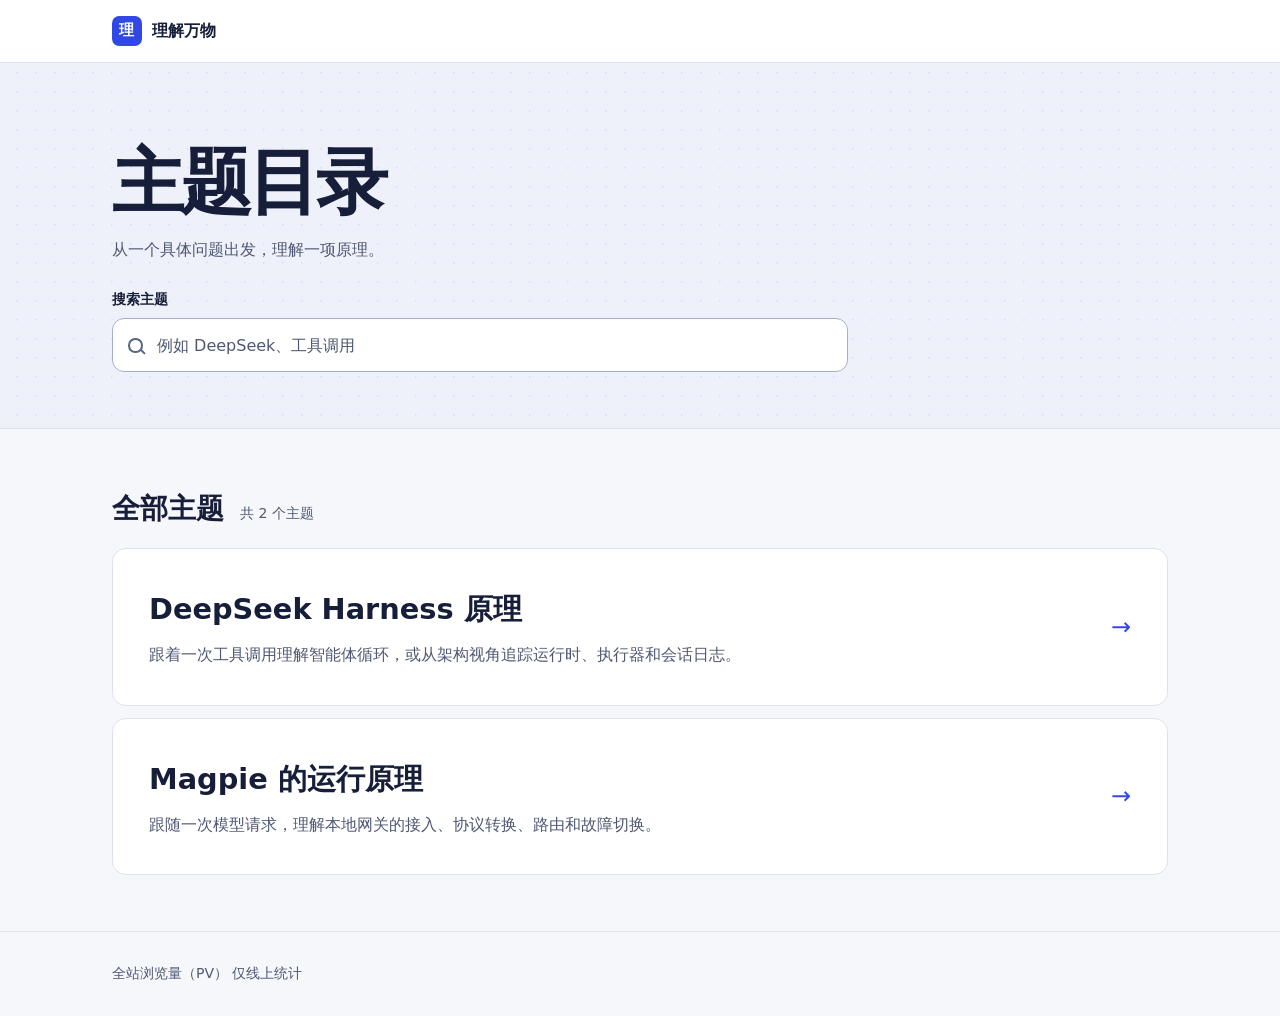
==== index.html @ cfef7d08 "Add page view counters and explain Magpie gateway authentication" ====
<!doctype html>
<html lang="zh-CN">
<head>
  <meta charset="utf-8">
  <meta name="viewport" content="width=device-width, initial-scale=1">
  <meta name="description" content="浏览和搜索理解万物的所有原理主题。">
  <title>理解万物 · 主题目录</title>
  <script defer src="assets/catalog.js"></script>
  <script defer src="assets/pageviews.js"></script>
  <style>
    :root {
      color-scheme: light;
      --canvas: #f6f7fb;
      --paper: #fff;
      --ink: #171e39;
      --muted: #4f5872;
      --line: #dce1ef;
      --accent: #3049e4;
    }

    *, *::before, *::after { box-sizing: border-box; }

    body {
      margin: 0;
      background: var(--canvas);
      color: var(--ink);
      font: 1rem/1.7 system-ui, "PingFang SC", "Noto Sans CJK SC", sans-serif;
    }

    :focus-visible { outline: 3px solid var(--accent); outline-offset: 4px; }

    .frame {
      width: min(66rem, calc(100% - 2rem));
      margin-inline: auto;
    }

    .site-header {
      padding-block: 1rem;
      border-bottom: 1px solid var(--line);
      background: var(--paper);
    }

    .brand {
      display: inline-flex;
      align-items: center;
      gap: .65rem;
      font-weight: 750;
    }

    .brand-mark {
      display: grid;
      place-items: center;
      width: 1.85rem;
      height: 1.85rem;
      border-radius: .45rem;
      background: var(--accent);
      color: white;
      font-size: .95rem;
    }

    .intro {
      padding: clamp(2.5rem, 7vw, 5rem) 0 clamp(2rem, 5vw, 3.5rem);
      border-bottom: 1px solid var(--line);
      background: radial-gradient(#7383ca24 1px, transparent 1px) top right / 19px 19px, #eef1fa;
    }

    h1 {
      margin: 0;
      font-size: clamp(2.55rem, 7vw, 4.5rem);
      line-height: 1.1;
      letter-spacing: -.055em;
    }

    .intro p { margin: .85rem 0 0; color: var(--muted); }
    .search-form { max-width: 46rem; margin-top: 1.6rem; }
    .search-form label { display: block; margin-bottom: .4rem; font-size: .875rem; font-weight: 700; }

    .search-field {
      display: flex;
      align-items: center;
      gap: .75rem;
      padding-inline: .95rem .5rem;
      border: 1px solid #a6b0ce;
      border-radius: .75rem;
      background: var(--paper);
    }

    .search-field:focus-within {
      border-color: var(--accent);
      outline: 2px solid var(--accent);
      outline-offset: 2px;
    }

    .search-icon {
      position: relative;
      flex: 0 0 .9rem;
      height: .9rem;
      border: 2px solid #596681;
      border-radius: 50%;
    }

    .search-icon::after {
      position: absolute;
      right: -.32rem;
      bottom: -.17rem;
      width: .38rem;
      height: 2px;
      transform: rotate(45deg);
      border-radius: 2px;
      background: #596681;
      content: "";
    }

    .search-field input {
      flex: 1;
      min-width: 0;
      min-height: 3.25rem;
      padding: .6rem .15rem;
      border: 0;
      background: transparent;
      color: var(--ink);
      font: inherit;
    }

    .search-field input::placeholder { color: var(--muted); }
    .search-field input::-webkit-search-cancel-button { display: none; }
    .search-field input:focus-visible { outline: none; }

    .clear-search {
      min-height: 2.5rem;
      padding: .35rem .65rem;
      border: 0;
      border-radius: .4rem;
      background: #edf0ff;
      color: #263ac0;
      font: 650 .875rem/1.5 system-ui, sans-serif;
      white-space: nowrap;
      cursor: pointer;
    }

    .clear-search:hover { background: #e2e7ff; }
    .catalog { padding-block: clamp(2rem, 5vw, 3.5rem); }

    .catalog-heading {
      display: flex;
      align-items: baseline;
      flex-wrap: wrap;
      gap: .15rem 1rem;
      margin-bottom: .95rem;
    }

    .catalog-heading h2 { margin: 0; font-size: clamp(1.35rem, 3vw, 1.75rem); }
    .catalog-heading p { margin: 0; color: var(--muted); font-size: .875rem; }
    .topic-list { margin: 0; padding: 0; list-style: none; }
    .topic-list > li + li { margin-top: .75rem; }

    .topic {
      position: relative;
      display: block;
      padding: clamp(1.25rem, 4vw, 2.25rem);
      padding-right: clamp(3.5rem, 9vw, 6rem);
      border: 1px solid var(--line);
      border-radius: .85rem;
      background: var(--paper);
      color: inherit;
      text-decoration: none;
    }

    .topic:hover { border-color: var(--accent); }
    .topic h3 { margin: 0; font-size: clamp(1.25rem, 4vw, 1.8rem); }
    .topic p { margin: .45rem 0 0; color: var(--muted); }

    .topic-arrow {
      position: absolute;
      top: 50%;
      right: clamp(1.25rem, 4vw, 2.25rem);
      transform: translateY(-50%);
      color: var(--accent);
      font-size: 1.5rem;
    }

    .empty-state {
      margin: 0;
      padding: 1.25rem;
      border: 1px dashed #a6b0ce;
      border-radius: .85rem;
      color: var(--muted);
    }

    .catalog-footer {
      padding-block: 1rem;
      border-top: 1px solid var(--line);
      color: var(--muted);
      font-size: .875rem;
    }
  </style>
</head>
<body>
  <header class="site-header">
    <div class="frame">
      <span class="brand"><span class="brand-mark" aria-hidden="true">理</span> 理解万物</span>
    </div>
  </header>
  <main>
    <section class="intro" aria-labelledby="page-title">
      <div class="frame">
        <h1 id="page-title">主题目录</h1>
        <p>从一个具体问题出发，理解一项原理。</p>
        <form class="search-form" id="topic-search" role="search" hidden>
          <label for="query">搜索主题</label>
          <div class="search-field">
            <span class="search-icon" aria-hidden="true"></span>
            <input id="query" name="q" type="search" placeholder="例如 DeepSeek、工具调用" aria-controls="topic-list">
            <button class="clear-search" id="clear-search" type="reset" hidden>清除</button>
          </div>
        </form>
      </div>
    </section>
    <section class="frame catalog" aria-labelledby="topics-title">
      <div class="catalog-heading">
        <h2 id="topics-title">全部主题</h2>
        <p id="result-count" role="status"></p>
      </div>
      <p class="empty-state" id="no-results" hidden>没有找到匹配的主题。试试更短的关键词，或清除搜索查看全部主题。</p>
      <ul class="topic-list" id="topic-list" role="list">
        <li data-keywords="dsh DeepSeekHarness 深度求索 Agent 智能体工程 天气查询 初学者 架构师">
          <a class="topic" href="topics/deepseek-harness/">
            <h3>DeepSeek Harness 原理</h3>
            <p>跟着一次工具调用理解智能体循环，或从架构视角追踪运行时、执行器和会话日志。</p>
            <span class="topic-arrow" aria-hidden="true">→</span>
          </a>
        </li>
        <li data-keywords="yetone/magpie 模型网关 Agent API Claude Code 协议翻译 路由 故障切换 初学者 架构师 自定义供应商 LLM Gateway">
          <a class="topic" href="topics/magpie/">
            <h3>Magpie 的运行原理</h3>
            <p>跟随一次模型请求，理解本地网关的接入、协议转换、路由和故障切换。</p>
            <span class="topic-arrow" aria-hidden="true">→</span>
          </a>
        </li>
      </ul>
    </section>
  </main>
  <footer class="catalog-footer">
    <div class="frame">
      <p data-pageviews="site">全站浏览量（PV） <span data-pv-value aria-live="polite">—</span></p>
    </div>
  </footer>
</body>
</html>
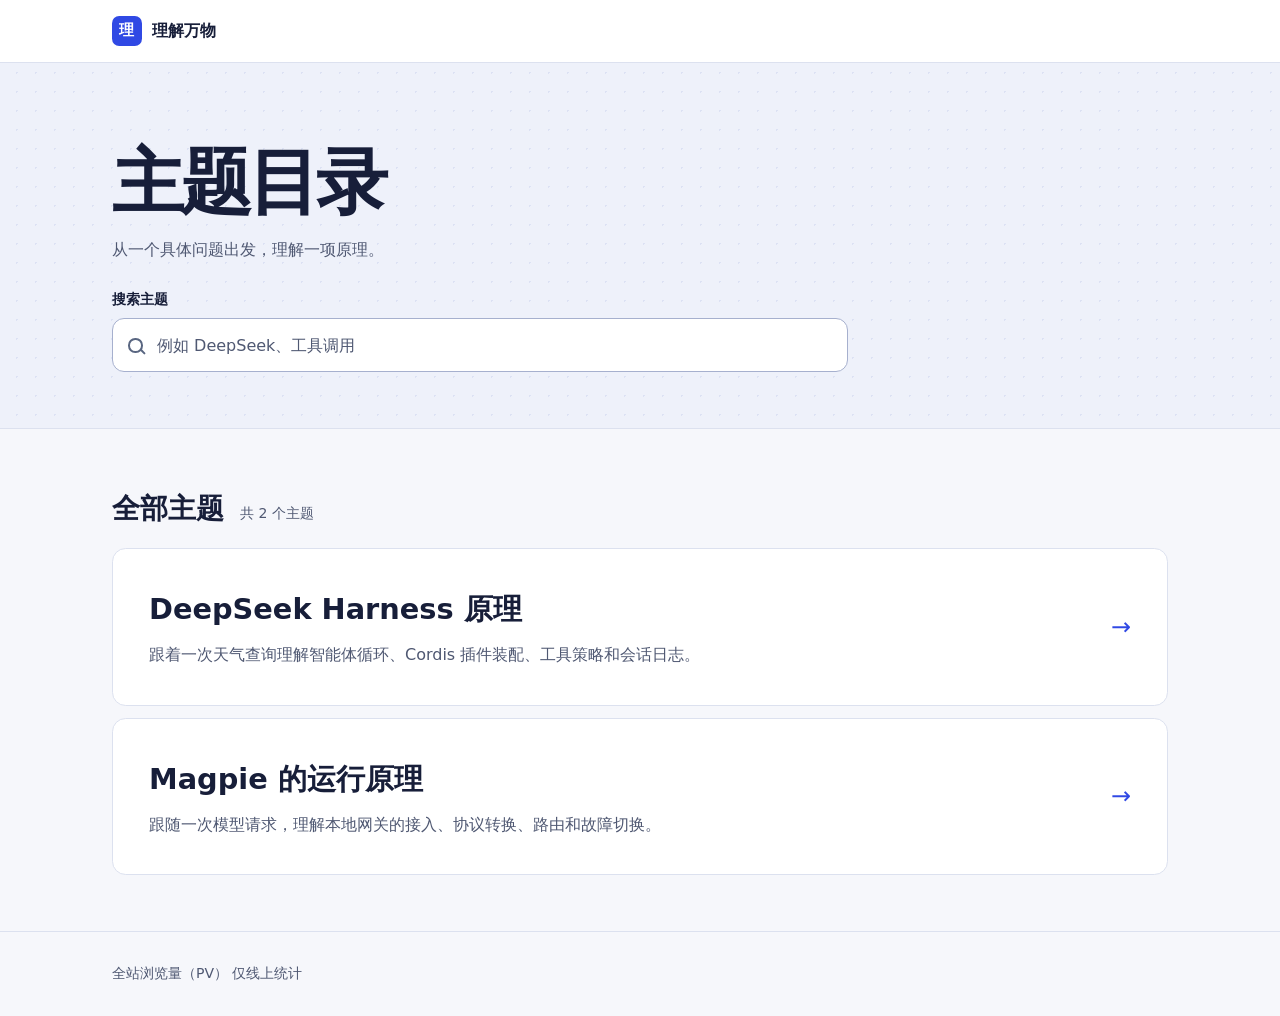
==== commit a9081dd8: "Explain DeepSeek Harness plugin architecture" ====
--- a/index.html
+++ b/index.html
@@ -223,10 +223,10 @@
       </div>
       <p class="empty-state" id="no-results" hidden>没有找到匹配的主题。试试更短的关键词，或清除搜索查看全部主题。</p>
       <ul class="topic-list" id="topic-list" role="list">
-        <li data-keywords="dsh DeepSeekHarness 深度求索 Agent 智能体工程 天气查询 初学者 架构师">
+        <li data-keywords="dsh DeepSeekHarness 深度求索 Agent 智能体工程 天气查询 初学者 架构师 架构图 Cordis 插件 Profile">
           <a class="topic" href="topics/deepseek-harness/">
             <h3>DeepSeek Harness 原理</h3>
-            <p>跟着一次工具调用理解智能体循环，或从架构视角追踪运行时、执行器和会话日志。</p>
+            <p>跟着一次天气查询理解智能体循环、Cordis 插件装配、工具策略和会话日志。</p>
             <span class="topic-arrow" aria-hidden="true">→</span>
           </a>
         </li>
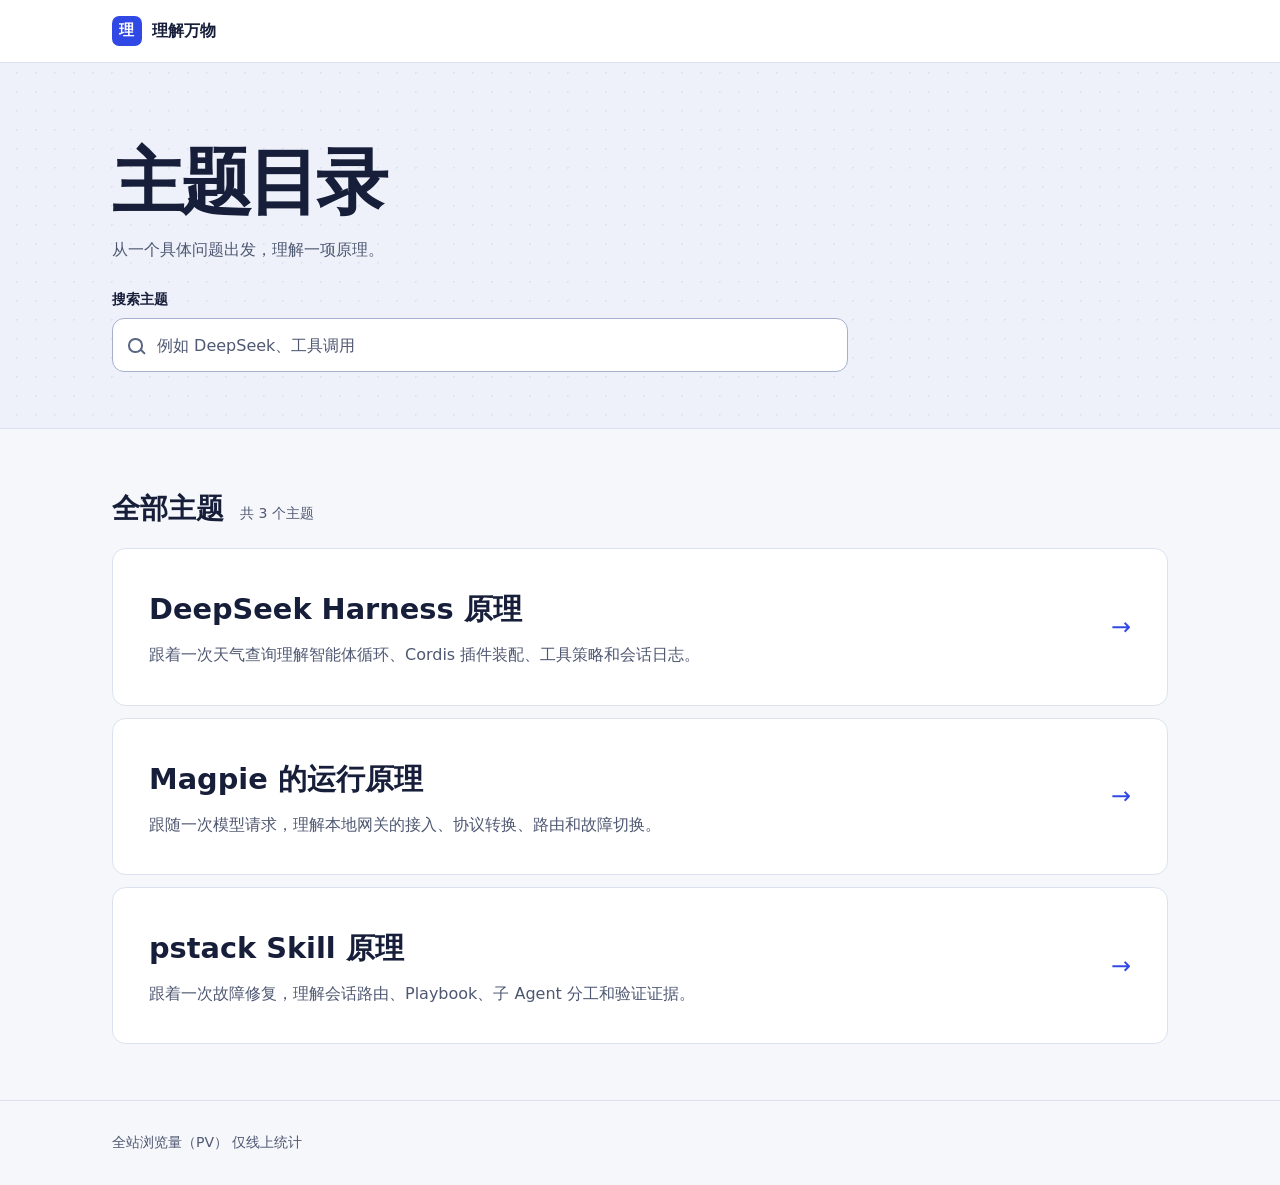
==== commit 169199f3: "Add pstack skill architecture topic" ====
--- a/index.html
+++ b/index.html
@@ -237,6 +237,13 @@
             <span class="topic-arrow" aria-hidden="true">→</span>
           </a>
         </li>
+        <li data-keywords="pstack-claude poteto-mode Skill Playbook Claude Code Codex 工作流 子Agent TDD 初学者 架构师">
+          <a class="topic" href="topics/pstack/">
+            <h3>pstack Skill 原理</h3>
+            <p>跟着一次故障修复，理解会话路由、Playbook、子 Agent 分工和验证证据。</p>
+            <span class="topic-arrow" aria-hidden="true">→</span>
+          </a>
+        </li>
       </ul>
     </section>
   </main>
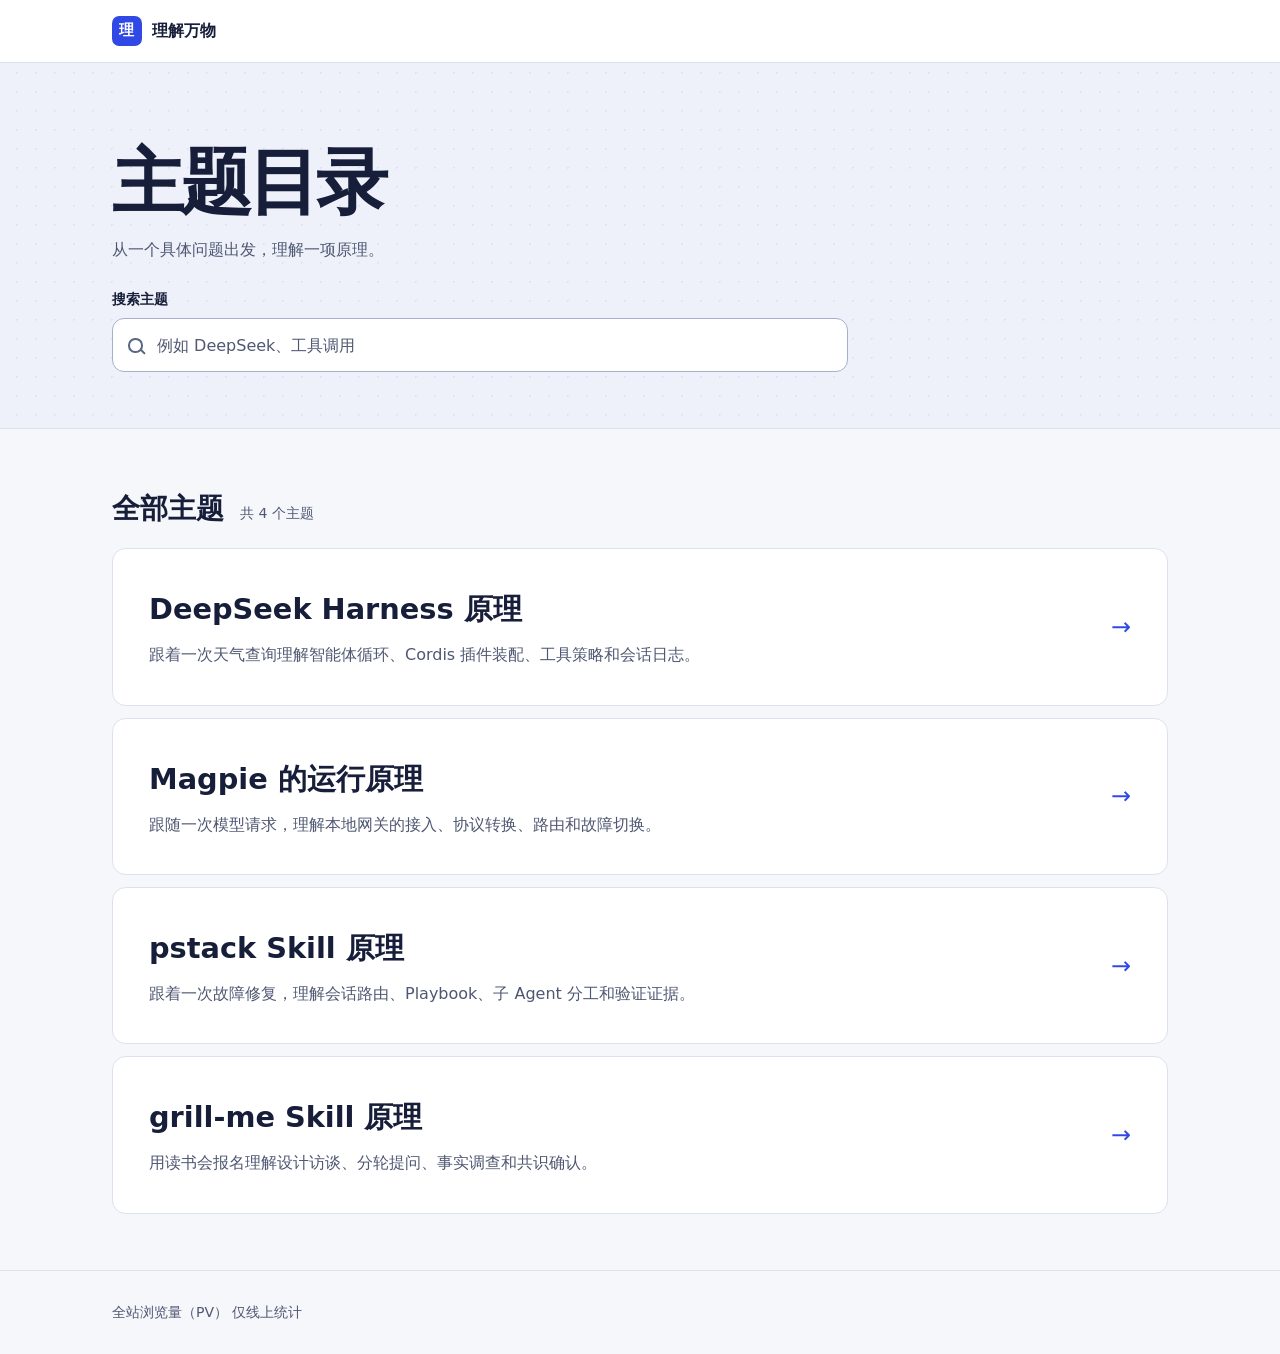
==== commit 9b831149: "Add grill-me skill architecture topic" ====
--- a/index.html
+++ b/index.html
@@ -244,6 +244,13 @@
             <span class="topic-arrow" aria-hidden="true">→</span>
           </a>
         </li>
+        <li data-keywords="grill-me grill me grilling Matt Pocock Skill 设计树 前沿 需求澄清 初学者 架构师">
+          <a class="topic" href="topics/grill-me/">
+            <h3>grill-me Skill 原理</h3>
+            <p>用读书会报名理解设计访谈、分轮提问、事实调查和共识确认。</p>
+            <span class="topic-arrow" aria-hidden="true">→</span>
+          </a>
+        </li>
       </ul>
     </section>
   </main>
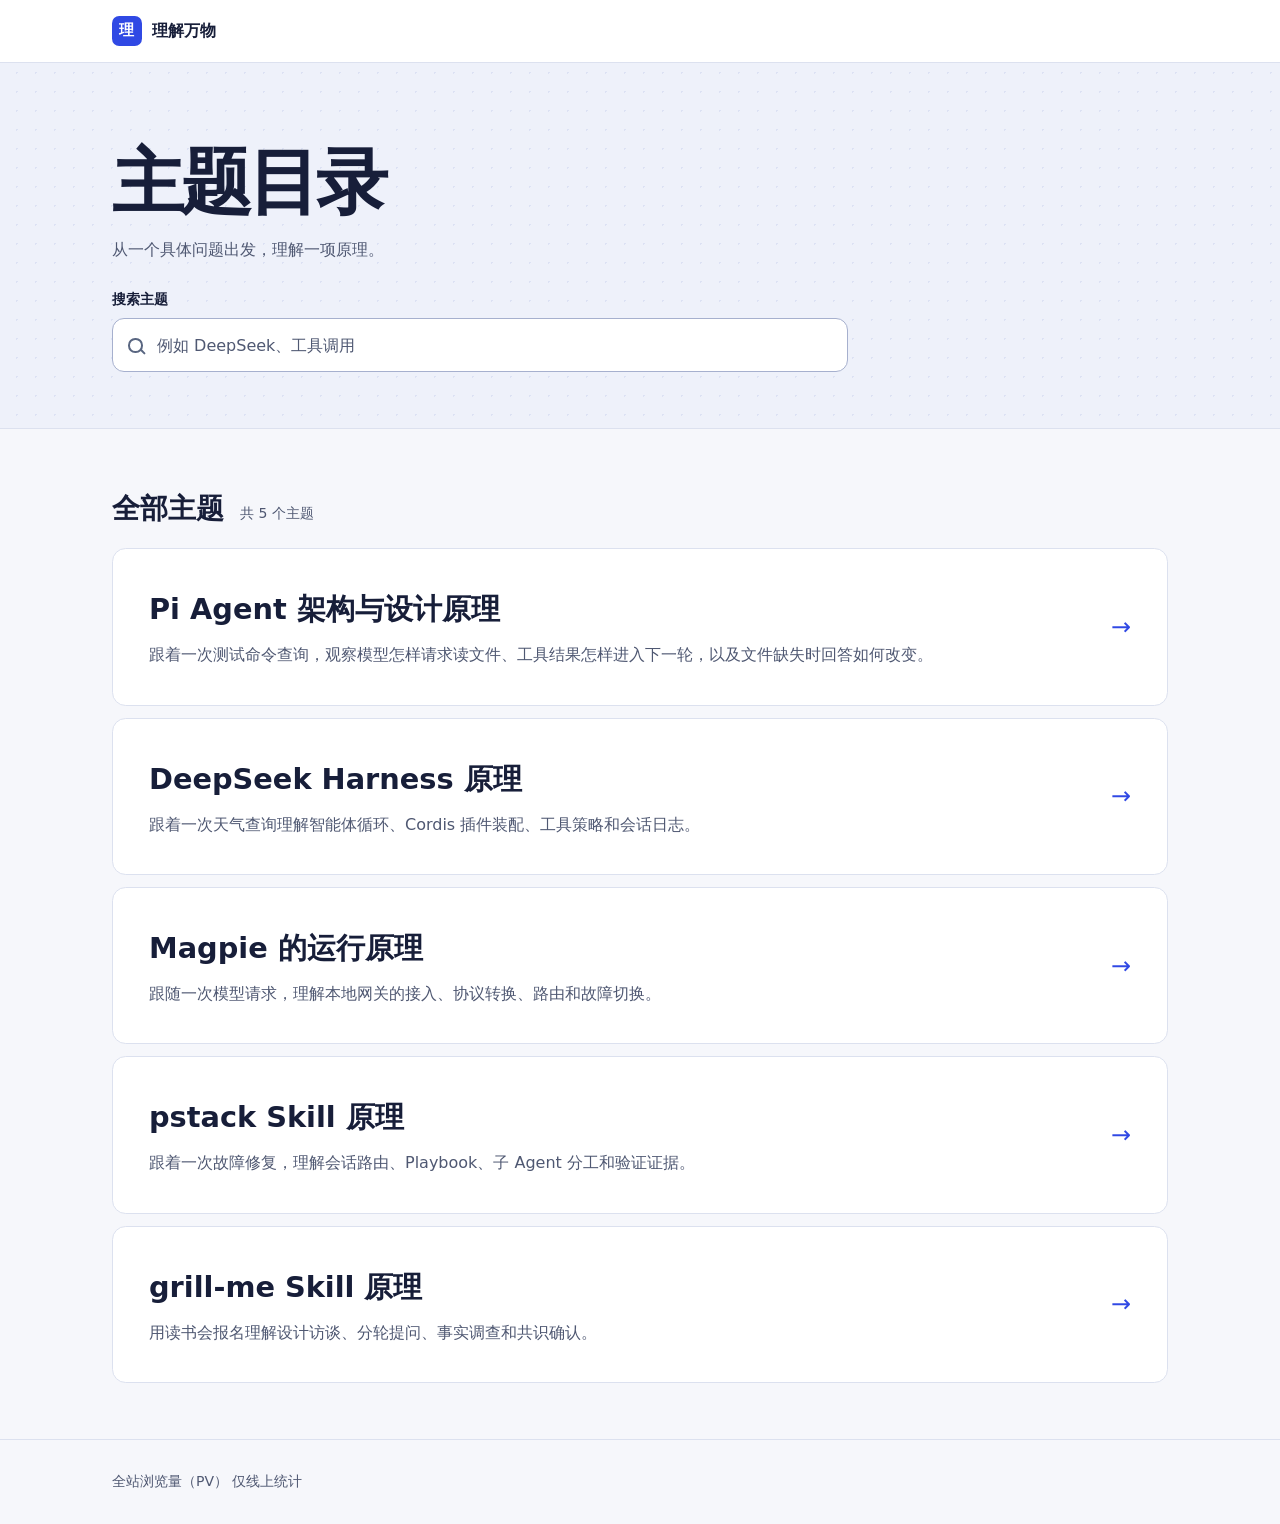
==== commit 99dba696: "Add Pi Agent architecture and tool loop topic" ====
--- a/index.html
+++ b/index.html
@@ -223,28 +223,35 @@
       </div>
       <p class="empty-state" id="no-results" hidden>没有找到匹配的主题。试试更短的关键词，或清除搜索查看全部主题。</p>
       <ul class="topic-list" id="topic-list" role="list">
-        <li data-keywords="dsh DeepSeekHarness 深度求索 Agent 智能体工程 天气查询 初学者 架构师 架构图 Cordis 插件 Profile">
+        <li data-keywords="Pi Agent pi-mono pi-coding-agent pi-agent-core pi-ai 编程智能体 工具调用 Agent Loop 上下文 会话">
+          <a class="topic" href="topics/pi-agent/">
+            <h3>Pi Agent 架构与设计原理</h3>
+            <p>跟着一次测试命令查询，观察模型怎样请求读文件、工具结果怎样进入下一轮，以及文件缺失时回答如何改变。</p>
+            <span class="topic-arrow" aria-hidden="true">→</span>
+          </a>
+        </li>
+        <li data-keywords="dsh DeepSeekHarness 深度求索 Agent 智能体工程 天气查询 初学者 架构师 架构图 Cordis 插件卸载 Profile get_weather tool/call">
           <a class="topic" href="topics/deepseek-harness/">
             <h3>DeepSeek Harness 原理</h3>
             <p>跟着一次天气查询理解智能体循环、Cordis 插件装配、工具策略和会话日志。</p>
             <span class="topic-arrow" aria-hidden="true">→</span>
           </a>
         </li>
-        <li data-keywords="yetone/magpie 模型网关 Agent API Claude Code 协议翻译 路由 故障切换 初学者 架构师 自定义供应商 LLM Gateway">
+        <li data-keywords="yetone/magpie 模型网关 Agent API Claude Code Codex 协议翻译 路由 故障切换 初学者 架构师 自定义供应商 自建网关 私有 Gateway LLM Gateway Base URL 入口 上游 鉴权 401">
           <a class="topic" href="topics/magpie/">
             <h3>Magpie 的运行原理</h3>
             <p>跟随一次模型请求，理解本地网关的接入、协议转换、路由和故障切换。</p>
             <span class="topic-arrow" aria-hidden="true">→</span>
           </a>
         </li>
-        <li data-keywords="pstack-claude poteto-mode Skill Playbook Claude Code Codex 工作流 子Agent TDD 初学者 架构师">
+        <li data-keywords="pstack-claude poteto-mode Skill Playbook Claude Code Codex 工作流 子Agent TDD SessionStart bug-fix 验收 初学者 架构师">
           <a class="topic" href="topics/pstack/">
             <h3>pstack Skill 原理</h3>
             <p>跟着一次故障修复，理解会话路由、Playbook、子 Agent 分工和验证证据。</p>
             <span class="topic-arrow" aria-hidden="true">→</span>
           </a>
         </li>
-        <li data-keywords="grill-me grill me grilling Matt Pocock Skill 设计树 前沿 需求澄清 初学者 架构师">
+        <li data-keywords="grill-me grill me grilling Matt Pocock Skill 设计树 前沿 需求澄清 并行调查 候补 初学者 架构师">
           <a class="topic" href="topics/grill-me/">
             <h3>grill-me Skill 原理</h3>
             <p>用读书会报名理解设计访谈、分轮提问、事实调查和共识确认。</p>
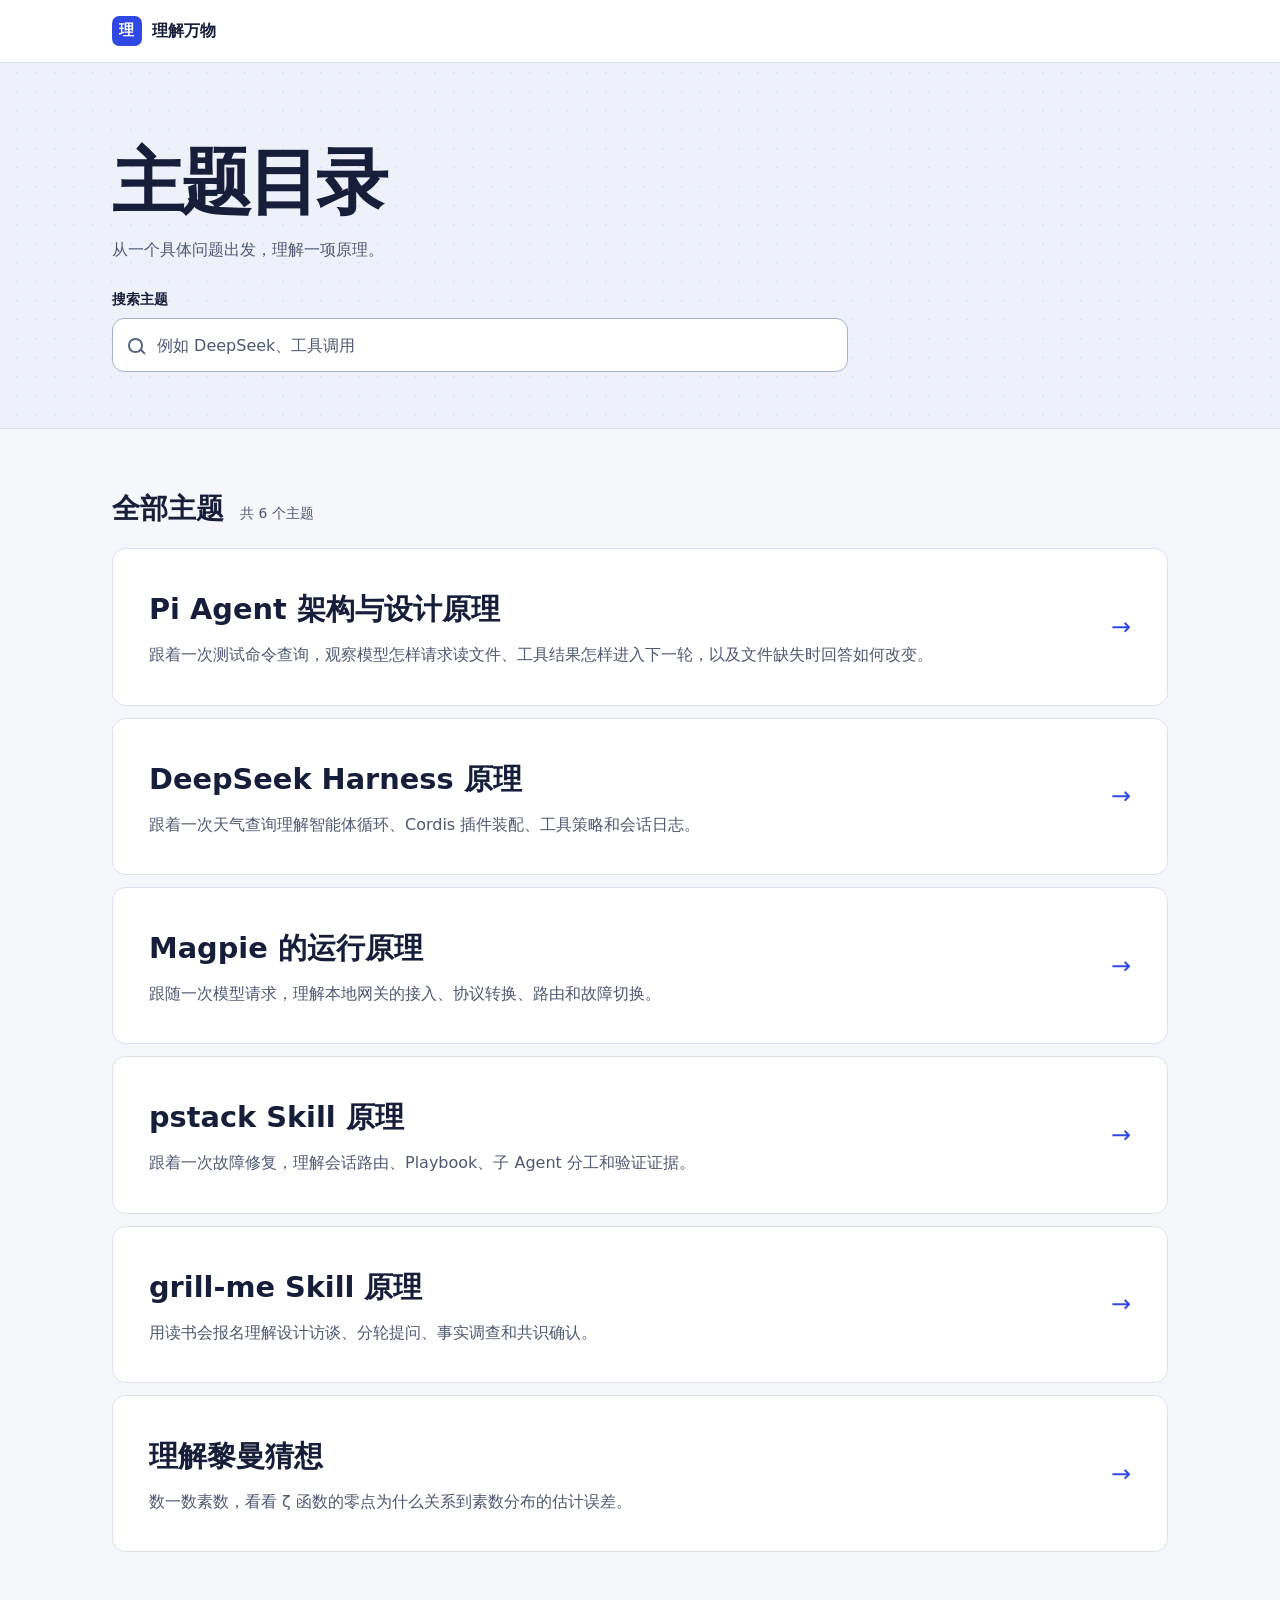
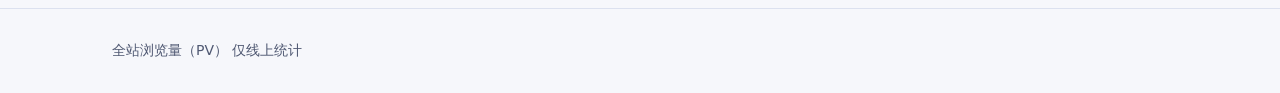
==== commit 456625eb: "Add interactive Riemann hypothesis guide" ====
--- a/index.html
+++ b/index.html
@@ -258,6 +258,13 @@
             <span class="topic-arrow" aria-hidden="true">→</span>
           </a>
         </li>
+        <li data-keywords="Riemann Hypothesis RH 数学 数论 素数 质数 zeta 临界线">
+          <a class="topic" href="topics/riemann-hypothesis/">
+            <h3>理解黎曼猜想</h3>
+            <p>数一数素数，看看 ζ 函数的零点为什么关系到素数分布的估计误差。</p>
+            <span class="topic-arrow" aria-hidden="true">→</span>
+          </a>
+        </li>
       </ul>
     </section>
   </main>
